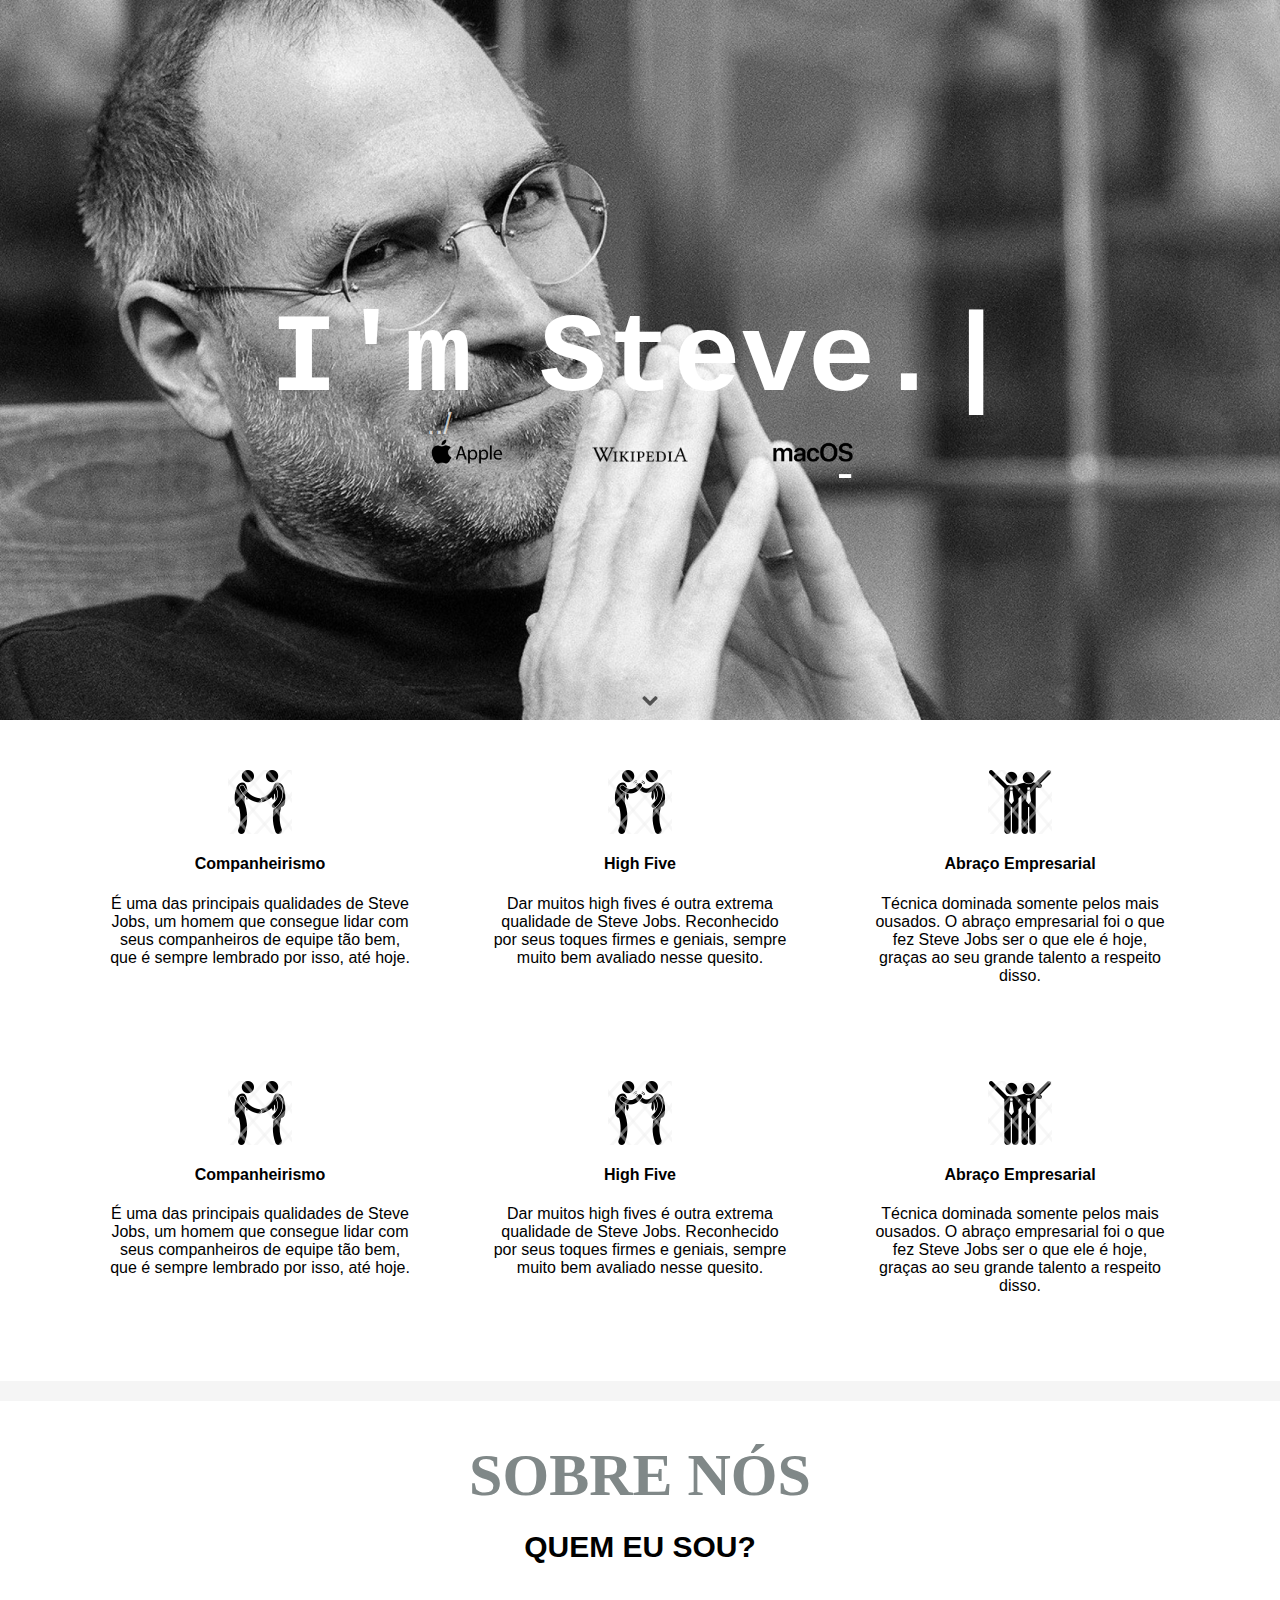
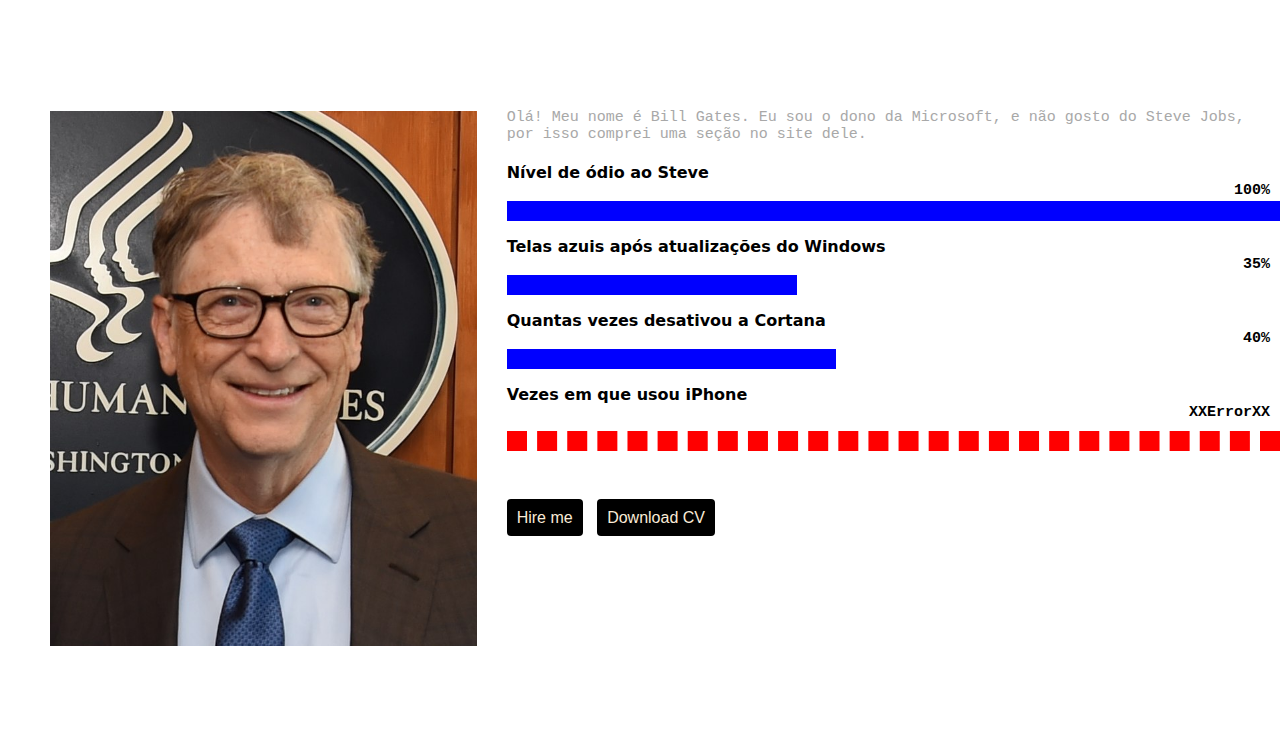
==== site-1/index.html @ 7a4701cd "Add site 1" ====
<!DOCTYPE html>
<html>

<head>
  <meta charset="UTF-8">
  <meta http-equiv="X-UA-Compatible" content="IE=edge">
  <meta name="viewport" content="width=device-width, initial-scale=1.0">
  <link rel="stylesheet" href="style.css">
  <title>Site 1</title>
</head>

<body>

  <div class="header">
    <img src="/site-1/112395.jpg" alt="Imagem em preto e branco de Steve Jobs" id="stevezinho">
    <div id="apple">
      <h1 id="header_text1">I'm Steve.|</h1>
      <a href="https://www.apple.com" target="_blank" id="logo"><img src="/site-1/imagens2/apple_logo.png" alt="Link para site da Apple" width="80px"></a>
      <span id="barra1">-</span>
      <span id="pontos">../</span>
      <a href="https://wikipedia.org/wiki/Steve_Jobs" target="_blank" id="logo2"><img src="/site-1/imagens2/logo2.png" alt="Wikipedia logo" width="100px"></a>
      <a href="https://www.apple.com/mac/" target="_blank" id="logo3"><img src="/site-1/imagens2/logo4.png" alt="Macbook logo" width="80px"></a>
    </div>
    <a href="#sobrenos"><img src="/site-1/imagens2/kisspng-arrow-icon-right-arrow-png-image-5a7589d1736ad5.3965963915176524334728.png" alt="Seta que leva para a área SOBRE NÓS da página" id="botao2"></a>
  </div>


  <div class="grid1">

    <div>
      <img src="/site-1/imagens2/agree-agreement-deal-handshake-shake-hand-shaking-hand-icon-96860-64.png" alt="Ícone de duas pessoas apertando as mãos" class="bonecos">
      <h4 class="titulogrid">Companheirismo</h4>
      <p class="paragrafogrid">É uma das principais qualidades de Steve Jobs, um homem que consegue lidar com seus companheiros de equipe tão bem, que é sempre lembrado por isso, até hoje. </p>
    </div>

    <div>
      <img src="/site-1/imagens2/business-greeting-cooperation-cooperative-partner-partnership-icon-96858-64.png" alt="Ícone de duas pessoas dando um tapa na mão um do outro" class="bonecos">
      <h4 class="titulogrid">High Five</h4>
      <p class="paragrafogrid">Dar muitos high fives é outra extrema qualidade de Steve Jobs. Reconhecido por seus toques firmes e geniais, sempre muito bem avaliado nesse quesito. </p>
    </div>

    <div>
      <img src="/site-1/imagens2/business-greeting-happy-icon-96857-64.png" alt="Ícone de duas pessoas apoiadas uma com o braço na outra e levantando a outra mão" class="bonecos">
      <h4 class="titulogrid">Abraço Empresarial</h4>
      <p class="paragrafogrid">Técnica dominada somente pelos mais ousados. O abraço empresarial foi o que fez Steve Jobs ser o que ele é hoje, graças ao seu grande talento a respeito disso. </p>
    </div>

    <div>
      <img src="/site-1/imagens2/agree-agreement-deal-handshake-shake-hand-shaking-hand-icon-96860-64.png" alt="Ícone de duas pessoas apertando as mãos" class="bonecos">
      <h4 class="titulogrid">Companheirismo</h4>
      <p class="paragrafogrid">É uma das principais qualidades de Steve Jobs, um homem que consegue lidar com seus companheiros de equipe tão bem, que é sempre lembrado por isso, até hoje. </p>
    </div>

    <div>
      <img src="/site-1/imagens2/business-greeting-cooperation-cooperative-partner-partnership-icon-96858-64.png" alt="Ícone de duas pessoas dando um tapa na mão um do outro" class="bonecos">
      <h4 class="titulogrid">High Five</h4>
      <p class="paragrafogrid">Dar muitos high fives é outra extrema qualidade de Steve Jobs. Reconhecido por seus toques firmes e geniais, sempre muito bem avaliado nesse quesito. </p>
    </div>

    <div>
      <img src="/site-1/imagens2/business-greeting-happy-icon-96857-64.png" alt="Ícone de duas pessoas apoiadas uma com o braço na outra e levantando a outra mão" class="bonecos">
      <h4 class="titulogrid">Abraço Empresarial</h4>
      <p class="paragrafogrid">Técnica dominada somente pelos mais ousados. O abraço empresarial foi o que fez Steve Jobs ser o que ele é hoje, graças ao seu grande talento a respeito disso. </p>

    </div>

  </div>

  <div class="quem">
    <h1 id="invisibleletter">Sobre nós</h1>
    <h2 id="whoam">Quem eu sou?</h2>
    <img src="/site-1/imagens2/Bill-Gates2.jpg" alt="Bill Gates sorrindo" id="bill">

    <div id="lista">
      <h4 id="sobrenos">Olá! Meu nome é Bill Gates. Eu sou o dono da Microsoft, e não gosto do Steve Jobs, por isso comprei uma seção no site dele.</h4>
      <p class="paragrafo">Nível de ódio ao Steve</p>
      <p class="porcentagem">100%</p>
      <hr>
      <p class="paragrafo">Telas azuis após atualizações do Windows</p>
      <p class="porcentagem">35%</p>
      <hr>
      <p class="paragrafo">Quantas vezes desativou a Cortana</p>
      <p class="porcentagem">40%</p>
      <hr>
      <p class="paragrafo">Vezes em que usou iPhone</p>
      <p class="porcentagem">XXErrorXX</p>
      <hr>
      <br>
      <a href="https://www.google.com" class="botao1" target="_blank">Hire me</a>
      <a href="https://www.google.com" class="botao1" target="_blank">Download CV</a>
    </div>

  </div>
</body>

</html>
---- site-1/style.css ----
body {
  font-family: arial;
  margin: 0px;
}

#stevezinho {
  max-width: 100%;
  position: relative;
  
}

#header_text1 {
  position: absolute;
  z-index: 2;
  font-size: 7em;
  font-family: 'Courier New';
  color: white; 
  grid-column: 1 / -1;
  grid-area: 1 / 1;
  max-width: 100%;
  margin: 0px;
  place-self: center;
}

#botao2 {
  width: 20px;
  position: absolute;
  bottom: 10px;
  transform: rotate(90deg);
}

.header {
  grid-template-columns: 1fr;
  display: grid;
  place-items: center;
  place-content: center;
  position: relative;
}

.grid1 {
  display: grid;
  grid-template-columns: minmax(50px, 300px) minmax(50px, 300px) minmax(50px, 300px);
  gap: 80px;
  justify-content: center;
  margin-top: 50px;
}

#apple {
  display: grid;
  grid-template-columns: 1fr 1fr 1fr;
  grid-template-rows: 1fr 1fr 1fr 1fr 1fr;
  position: absolute;
  z-index: 3;
  align-self: center;
  width: 1920px;
  max-width: 100%;
  margin: 0px;
}

#pontos {
  grid-area: 4 / 2;
  place-self: start;
  font-size: 30px;
  color: rgba(255, 255, 255, 0.719);
}

#logo {
  grid-area: 4 / 2;
  place-self: center start;
}

#barra1 {
  grid-area: 4 / 2;
  place-self: end;
  font-size: 50px;
  color: white;
}

#logo2 {
  margin-top: 5px;
  place-self: center center;
  grid-area: 4 / 2;
}

#logo3 {
  place-self: center end;
  grid-area: 4 / 2;
  margin-top: 10px;
}

.titulogrid {
  text-align: center;
}

.paragrafogrid {
  text-align: center;
}

.bonecos {
  margin-left: auto;
  margin-right: auto;
  display: block;
}

.quem {
  display: grid;
  grid-template-columns: 1fr 1fr 1fr;
  text-align: center;
  margin-top: 70px;
  border-top: rgba(0, 0, 0, 0.041) solid 20px;

}

#sobrenos {
  color: rgb(168, 168, 168);
  font-weight: lighter;
  grid-column: 1 / -1;
  font-family: monospace;
  font-size: 15px;
}

#invisibleletter {
  color: rgb(128, 136, 136);
  font-family: -apple-system;
  text-transform: uppercase;
  grid-column: 1 / -1;
  font-size: 60px;
  margin-bottom: 20px;
}

.linha {
  width: 200px;
}

#whoam {
  justify-items: center;
  grid-column: 1 / -1;
  text-align: center;
  margin-top: 0px;
  text-transform: uppercase;
  font-family: 'Franklin Gothic Medium', 'Arial Narrow', Arial, sans-serif;
  font-weight: bolder;
  font-size: 30px;
}

#bill {
  margin-top: 122px;
  width: 100%;
  grid-area: 3 / 1;
  align-self: top;
  max-width: 100%;
  margin-left: 50px;
  margin-bottom: 100px;
}

#lista {
  margin-top: 100px;
  text-align: start;
  grid-area: 3 / 2;
  grid-column: 2 / 4;
  margin-left: 80px;
  margin-bottom: 200px;
}

.paragrafo {
  font-weight: bold;
  font-family: system-ui;
  margin-bottom: 0px;
}

.porcentagem {
  text-align: end;
  font-family: monospace;
  font-weight: bold;
  font-size: 15px;
  margin-bottom: 2px;
  margin-right: 10px;
  margin-top: 0px;

}

hr:nth-of-type(1) {
  width: 1fr;
  margin: 0px;
  background-color: blue;
  border: 10px solid blue;
}

hr:nth-of-type(2) {
  width: 35%;
  margin: 0px;
  background-color: blue;
  border: 10px solid blue;
}

hr:nth-of-type(3) {
  width: 40%;
  margin: 0px;
  background-color: blue;
  border: 10px solid blue;
}

hr:nth-of-type(4) {
  width: 1fr;
  margin: 0px;
  border: 10px solid red;
  border-style: dashed;
  margin-top: 10px;
  margin-bottom: 40px;
}

.botao1 {
  text-decoration: none;
  padding: 10px;
  background-color: black;
  color: antiquewhite;
  margin-right: 10px;
  border-radius: 4px;
}
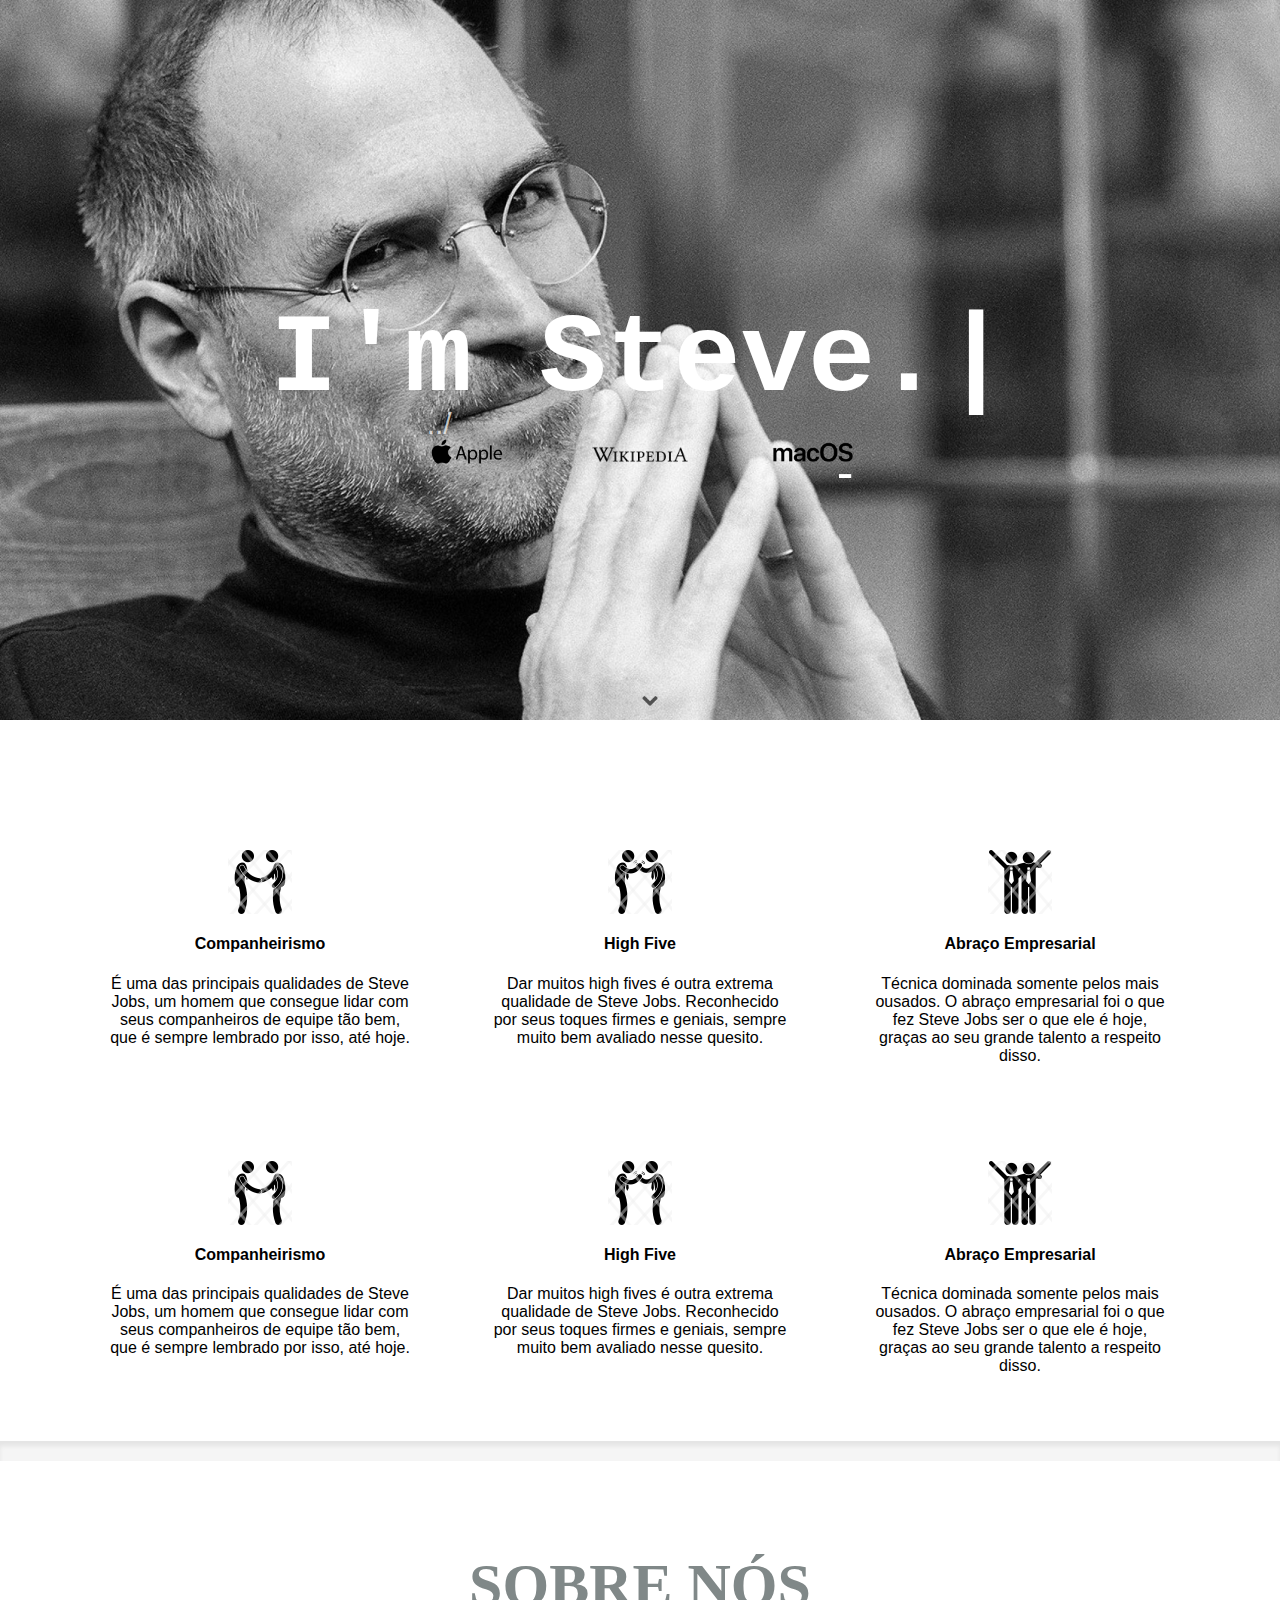
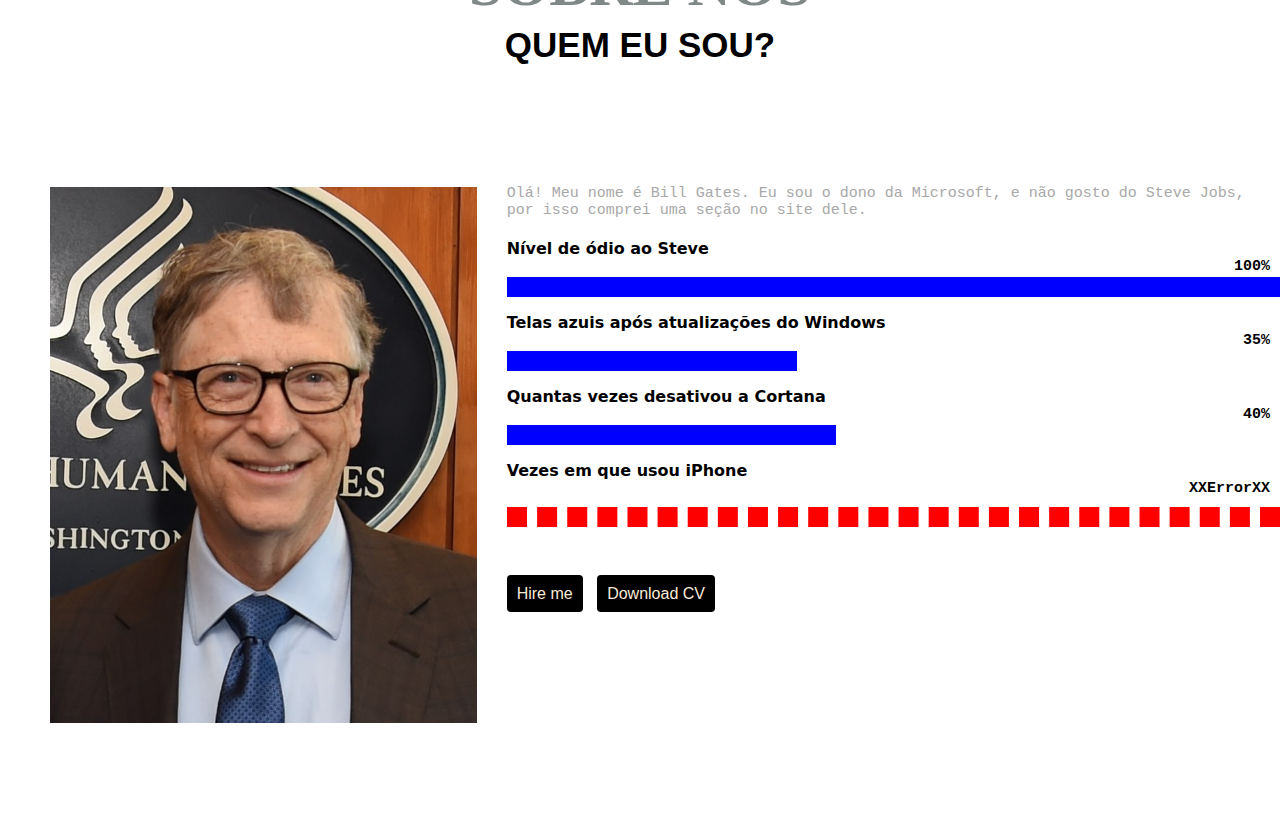
==== commit 235d370c: "Corrige o sombreamento e a formatação dos últimos textos" ====
--- a/site-1/index.html
+++ b/site-1/index.html
@@ -66,6 +66,9 @@
 
   </div>
 
+  <div class="shadow">
+
+  </div>
   <div class="quem">
     <h1 id="invisibleletter">Sobre nós</h1>
     <h2 id="whoam">Quem eu sou?</h2>
--- a/site-1/style.css
+++ b/site-1/style.css
@@ -42,7 +42,7 @@
   grid-template-columns: minmax(50px, 300px) minmax(50px, 300px) minmax(50px, 300px);
   gap: 80px;
   justify-content: center;
-  margin-top: 50px;
+  margin-top: 130px;
 }
 
 #apple {
@@ -102,13 +102,18 @@
   display: block;
 }
 
+.shadow {
+  box-shadow: inset 0px 5px 4px rgba(0, 0, 0, 0.068);
+  background-color: rgba(0, 0, 0, 0.041);
+  width: 1fr;
+  height: 20px;
+  margin-top: 50px;
+}
 .quem {
   display: grid;
   grid-template-columns: 1fr 1fr 1fr;
   text-align: center;
-  margin-top: 70px;
-  border-top: rgba(0, 0, 0, 0.041) solid 20px;
-
+  margin-top: 50px;
 }
 
 #sobrenos {
@@ -125,7 +130,7 @@
   text-transform: uppercase;
   grid-column: 1 / -1;
   font-size: 60px;
-  margin-bottom: 20px;
+  margin-bottom: 5px;
 }
 
 .linha {
@@ -137,10 +142,11 @@
   grid-column: 1 / -1;
   text-align: center;
   margin-top: 0px;
+  margin-bottom: 0px;
   text-transform: uppercase;
   font-family: 'Franklin Gothic Medium', 'Arial Narrow', Arial, sans-serif;
   font-weight: bolder;
-  font-size: 30px;
+  font-size: 35px;
 }
 
 #bill {
